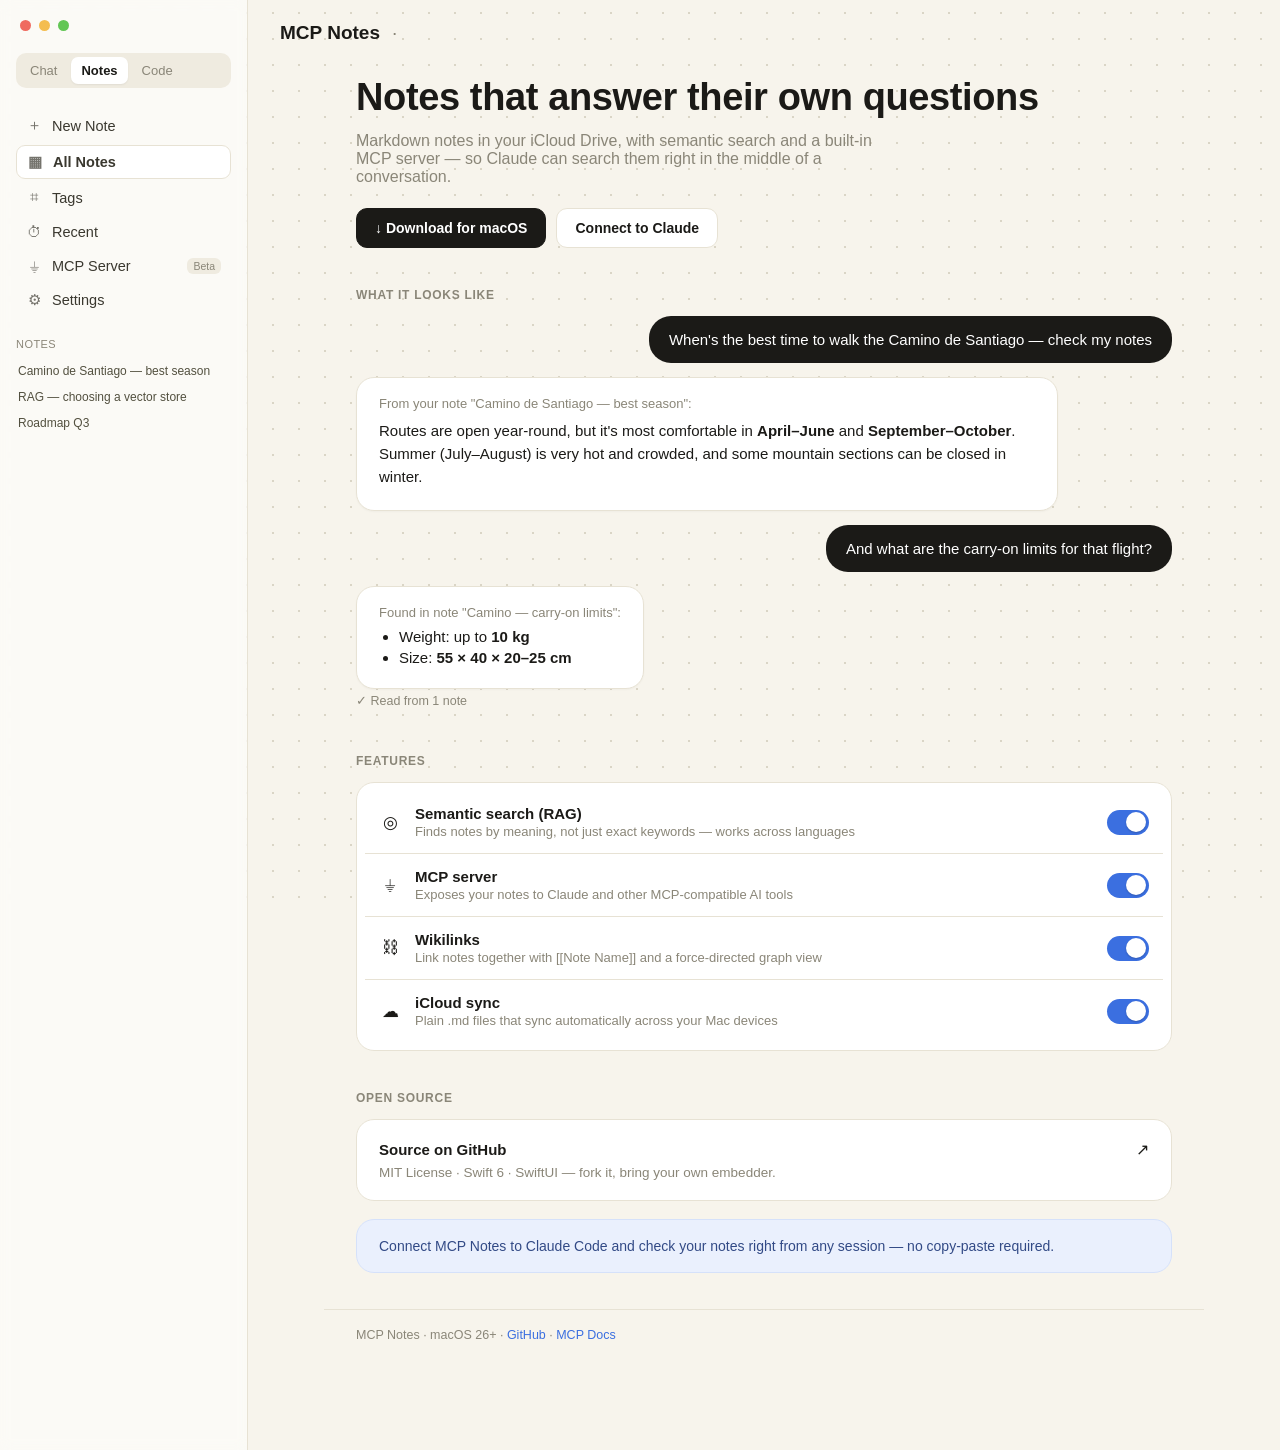
==== index.html @ 63ea4745 "Implement index.html" ====
<!DOCTYPE html>
<html lang="en">
<head>
<meta charset="UTF-8">
<meta name="viewport" content="width=device-width, initial-scale=1.0">
<title>MCP Notes — Notes that answer your questions</title>
<meta name="description" content="MCP Notes is a native macOS Markdown note app with semantic search and a built-in MCP server, so Claude and other AI tools can search your notes during a conversation.">
<style>
  :root{
    --bg:#F7F4EC;
    --dot:#DAD5C6;
    --ink:#1B1A17;
    --dim:#8A8678;
    --line:#E7E2D4;
    --card:#FFFFFF;
    --pill:#1B1A17;
    --accent:#3B6FE0;
    --accent-soft:#EAF0FD;
    --radius:18px;
  }
  *{box-sizing:border-box;}
  html,body{margin:0;background:var(--bg);color:var(--ink);}
  body{
    font-family:"Inter","SF Pro Text",ui-sans-serif,-apple-system,Segoe UI,sans-serif;
    -webkit-font-smoothing:antialiased;
  }
  a{color:var(--accent);text-decoration:none;}
  a:focus-visible, button:focus-visible{outline:2px solid var(--accent);outline-offset:3px;border-radius:8px;}

  .bgdots{
    position:fixed;inset:0;z-index:0;pointer-events:none;
    background-image:radial-gradient(var(--dot) 1.4px, transparent 1.4px);
    background-size:26px 26px;
  }

  .shell{position:relative;z-index:1;display:grid;grid-template-columns:248px 1fr;min-height:100vh;}
  @media (max-width:820px){.shell{grid-template-columns:1fr;}.sidebar{display:none;}}

  .sidebar{padding:20px 16px;border-right:1px solid var(--line);background:rgba(255,255,255,0.55);backdrop-filter:blur(6px);}
  .traffic{display:flex;gap:8px;margin-bottom:22px;padding-left:4px;}
  .traffic span{width:11px;height:11px;border-radius:50%;display:block;}
  .traffic span:nth-child(1){background:#EF6A5F;}
  .traffic span:nth-child(2){background:#F4BD4F;}
  .traffic span:nth-child(3){background:#62C654;}

  .tabs{display:flex;gap:4px;background:#EFEBE0;border-radius:10px;padding:4px;margin-bottom:20px;font-size:13px;}
  .tabs span{padding:6px 10px;border-radius:7px;color:var(--dim);}
  .tabs span.active{background:#fff;color:var(--ink);font-weight:600;box-shadow:0 1px 2px rgba(0,0,0,0.06);}

  .nav{display:flex;flex-direction:column;gap:2px;font-size:14.5px;}
  .nav .item{display:flex;align-items:center;gap:10px;padding:8px 10px;border-radius:9px;color:#3a382f;}
  .nav .item.active{background:#fff;border:1px solid var(--line);font-weight:600;}
  .nav .item .ic{width:16px;text-align:center;opacity:.7;}
  .nav .badge{margin-left:auto;font-size:10.5px;color:var(--dim);background:#EFEBE0;padding:2px 6px;border-radius:6px;}

  .recents{margin-top:22px;font-size:12px;color:var(--dim);}
  .recents .label{display:flex;justify-content:space-between;margin-bottom:8px;text-transform:uppercase;letter-spacing:.04em;font-size:11px;}
  .recents .row{padding:6px 2px;color:#52503f;}

  .main{padding:0 0 90px;}
  .topbar{
    display:flex;align-items:center;gap:8px;padding:22px 32px 14px;
    font-size:19px;font-weight:600;
  }
  .topbar .more{color:var(--dim);margin-left:4px;font-weight:400;}

  .content{max-width:880px;margin:0 auto;padding:18px 32px 0;}

  .hero{margin-bottom:30px;}
  .hero h1{font-size:clamp(26px,3.6vw,38px);line-height:1.15;margin:0 0 12px;font-weight:650;letter-spacing:-0.01em;}
  .hero .lede{color:var(--dim);font-size:16px;max-width:520px;margin:0 0 22px;}

  .cta-row{display:flex;gap:10px;flex-wrap:wrap;margin-bottom:40px;}
  .btn{
    font-family:inherit;font-size:14px;font-weight:600;padding:11px 18px;border-radius:11px;cursor:pointer;border:1px solid var(--line);
    background:#fff;color:var(--ink);display:inline-flex;align-items:center;gap:6px;
  }
  .btn.primary{background:var(--ink);color:#fff;border-color:var(--ink);}
  .btn:hover{border-color:#c9c3b1;}

  .convo{display:flex;flex-direction:column;gap:14px;margin-bottom:46px;}
  .msg-user{align-self:flex-end;max-width:78%;}
  .pill{
    background:var(--pill);color:#fff;padding:13px 20px;border-radius:22px;font-size:15px;line-height:1.4;
  }
  .msg-assistant{align-self:flex-start;max-width:86%;}
  .card{
    background:var(--card);border:1px solid var(--line);border-radius:var(--radius);
    padding:18px 22px;box-shadow:0 1px 2px rgba(0,0,0,0.03);
  }
  .card .src{color:var(--dim);font-size:13px;margin-bottom:8px;}
  .card p{margin:0 0 4px;font-size:15px;line-height:1.55;}
  .card b{font-weight:650;}
  .card ul{margin:8px 0 0;padding-left:20px;font-size:15px;}
  .card li{margin-bottom:4px;}
  .readline{display:flex;align-items:center;gap:6px;color:var(--dim);font-size:12.5px;margin-top:4px;align-self:flex-start;}

  .section-label{font-size:12px;text-transform:uppercase;letter-spacing:.06em;color:var(--dim);margin:0 0 14px;font-weight:600;}

  .settings-card{
    background:var(--card);border:1px solid var(--line);border-radius:var(--radius);padding:8px;margin-bottom:40px;
  }
  .setting-row{
    display:flex;align-items:center;gap:14px;padding:14px 14px;border-bottom:1px solid var(--line);
  }
  .setting-row:last-child{border-bottom:none;}
  .setting-row .ic{font-size:17px;width:22px;text-align:center;}
  .setting-row .label{font-weight:600;font-size:15px;flex:1;}
  .setting-row .desc{color:var(--dim);font-size:13px;margin-top:2px;}

  .switch{width:42px;height:25px;border-radius:13px;background:#E3DECF;position:relative;flex-shrink:0;}
  .switch.on{background:var(--accent);}
  .switch .knob{position:absolute;top:2.5px;left:3px;width:20px;height:20px;border-radius:50%;background:#fff;box-shadow:0 1px 2px rgba(0,0,0,0.2);}
  .switch.on .knob{left:auto;right:3px;}

  .outputs{
    background:var(--card);border:1px solid var(--line);border-radius:var(--radius);padding:20px 22px;margin-bottom:18px;
  }
  .outputs .head{display:flex;justify-content:space-between;align-items:center;margin-bottom:6px;}
  .outputs .head .t{font-weight:600;font-size:15px;}
  .outputs .empty{color:var(--dim);font-size:13.5px;margin:6px 0 0;}
  .outputs a.headlink{color:var(--ink);}

  .footer-card{
    background:var(--accent-soft);border:1px solid #d5e1fa;border-radius:var(--radius);padding:18px 22px;font-size:14px;color:#324a86;
  }

  footer.page{max-width:880px;margin:36px auto 0;padding:18px 32px;color:var(--dim);font-size:12.5px;border-top:1px solid var(--line);}
</style>
</head>
<body>
<div class="bgdots" aria-hidden="true"></div>

<div class="shell">
  <aside class="sidebar" aria-hidden="true">
    <div class="traffic"><span></span><span></span><span></span></div>
    <div class="tabs">
      <span>Chat</span><span class="active">Notes</span><span>Code</span>
    </div>
    <nav class="nav">
      <div class="item"><span class="ic">＋</span> New Note</div>
      <div class="item active"><span class="ic">▦</span> All Notes</div>
      <div class="item"><span class="ic">⌗</span> Tags</div>
      <div class="item"><span class="ic">⏱</span> Recent</div>
      <div class="item"><span class="ic">⏚</span> MCP Server <span class="badge">Beta</span></div>
      <div class="item"><span class="ic">⚙</span> Settings</div>
    </nav>
    <div class="recents">
      <div class="label">Notes</div>
      <div class="row">Camino de Santiago — best season</div>
      <div class="row">RAG — choosing a vector store</div>
      <div class="row">Roadmap Q3</div>
    </div>
  </aside>

  <main class="main">
    <div class="topbar">MCP Notes <span class="more">·</span></div>

    <div class="content">
      <div class="hero">
        <h1>Notes that answer their own questions</h1>
        <p class="lede">Markdown notes in your iCloud Drive, with semantic search and a built-in MCP server — so Claude can search them right in the middle of a conversation.</p>
        <div class="cta-row">
          <a class="btn primary" href="https://apps.apple.com/app/mcp-notes/id6762989069" target="_blank" rel="noopener">↓ Download for macOS</a>
          <a class="btn" href="https://github.com/sergeydi/MCP-Notes#mcp-server-setup" target="_blank" rel="noopener">Connect to Claude</a>
        </div>
      </div>

      <p class="section-label">What it looks like</p>
      <div class="convo">
        <div class="msg-user"><div class="pill">When's the best time to walk the Camino de Santiago — check my notes</div></div>

        <div class="msg-assistant">
          <div class="card">
            <div class="src">From your note "Camino de Santiago — best season":</div>
            <p>Routes are open year-round, but it's most comfortable in <b>April–June</b> and <b>September–October</b>. Summer (July–August) is very hot and crowded, and some mountain sections can be closed in winter.</p>
          </div>
        </div>

        <div class="msg-user"><div class="pill">And what are the carry-on limits for that flight?</div></div>

        <div class="msg-assistant">
          <div class="card">
            <div class="src">Found in note "Camino — carry-on limits":</div>
            <ul>
              <li>Weight: up to <b>10 kg</b></li>
              <li>Size: <b>55 × 40 × 20–25 cm</b></li>
            </ul>
          </div>
          <div class="readline">✓ Read from 1 note</div>
        </div>
      </div>

      <p class="section-label">Features</p>
      <div class="settings-card">
        <div class="setting-row">
          <span class="ic">◎</span>
          <div style="flex:1">
            <div class="label">Semantic search (RAG)</div>
            <div class="desc">Finds notes by meaning, not just exact keywords — works across languages</div>
          </div>
          <div class="switch on" aria-hidden="true"><span class="knob"></span></div>
        </div>
        <div class="setting-row">
          <span class="ic">⏚</span>
          <div style="flex:1">
            <div class="label">MCP server</div>
            <div class="desc">Exposes your notes to Claude and other MCP-compatible AI tools</div>
          </div>
          <div class="switch on" aria-hidden="true"><span class="knob"></span></div>
        </div>
        <div class="setting-row">
          <span class="ic">⛓</span>
          <div style="flex:1">
            <div class="label">Wikilinks</div>
            <div class="desc">Link notes together with [[Note Name]] and a force-directed graph view</div>
          </div>
          <div class="switch on" aria-hidden="true"><span class="knob"></span></div>
        </div>
        <div class="setting-row">
          <span class="ic">☁</span>
          <div style="flex:1">
            <div class="label">iCloud sync</div>
            <div class="desc">Plain .md files that sync automatically across your Mac devices</div>
          </div>
          <div class="switch on" aria-hidden="true"><span class="knob"></span></div>
        </div>
      </div>

      <p class="section-label">Open source</p>
      <div class="outputs">
        <div class="head"><span class="t">Source on GitHub</span><a class="headlink" href="https://github.com/sergeydi/MCP-Notes" target="_blank" rel="noopener">↗</a></div>
        <p class="empty">MIT License · Swift 6 · SwiftUI — fork it, bring your own embedder.</p>
      </div>

      <div class="footer-card">
        Connect MCP Notes to Claude Code and check your notes right from any session — no copy-paste required.
      </div>
    </div>

    <footer class="page">MCP Notes · macOS 26+ · <a href="https://github.com/sergeydi/MCP-Notes" target="_blank" rel="noopener">GitHub</a> · <a href="https://modelcontextprotocol.io" target="_blank" rel="noopener">MCP Docs</a></footer>
  </main>
</div>
</body>
</html>
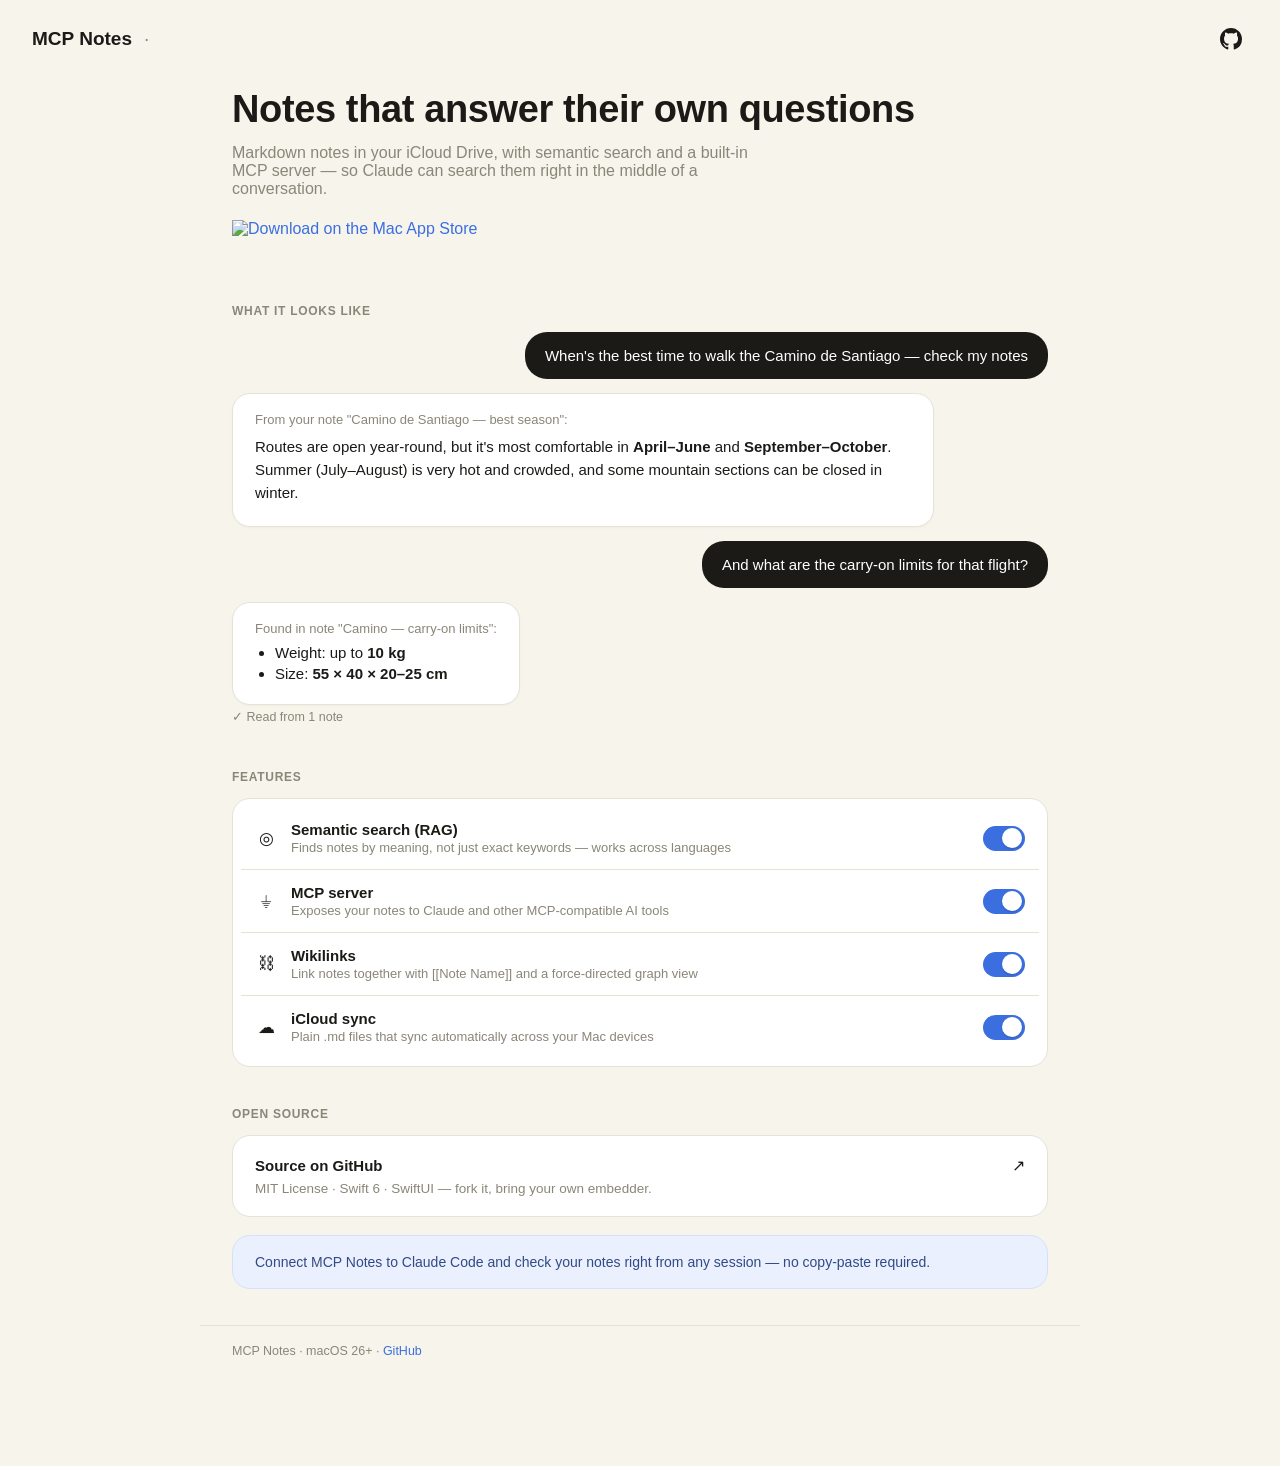
==== commit ebc22a90: "Simplify landing page layout and links Remove sidebar, background dot pattern, and Connect to Claude" ====
--- a/index.html
+++ b/index.html
@@ -27,35 +27,7 @@
   a{color:var(--accent);text-decoration:none;}
   a:focus-visible, button:focus-visible{outline:2px solid var(--accent);outline-offset:3px;border-radius:8px;}
 
-  .bgdots{
-    position:fixed;inset:0;z-index:0;pointer-events:none;
-    background-image:radial-gradient(var(--dot) 1.4px, transparent 1.4px);
-    background-size:26px 26px;
-  }
-
-  .shell{position:relative;z-index:1;display:grid;grid-template-columns:248px 1fr;min-height:100vh;}
-  @media (max-width:820px){.shell{grid-template-columns:1fr;}.sidebar{display:none;}}
-
-  .sidebar{padding:20px 16px;border-right:1px solid var(--line);background:rgba(255,255,255,0.55);backdrop-filter:blur(6px);}
-  .traffic{display:flex;gap:8px;margin-bottom:22px;padding-left:4px;}
-  .traffic span{width:11px;height:11px;border-radius:50%;display:block;}
-  .traffic span:nth-child(1){background:#EF6A5F;}
-  .traffic span:nth-child(2){background:#F4BD4F;}
-  .traffic span:nth-child(3){background:#62C654;}
-
-  .tabs{display:flex;gap:4px;background:#EFEBE0;border-radius:10px;padding:4px;margin-bottom:20px;font-size:13px;}
-  .tabs span{padding:6px 10px;border-radius:7px;color:var(--dim);}
-  .tabs span.active{background:#fff;color:var(--ink);font-weight:600;box-shadow:0 1px 2px rgba(0,0,0,0.06);}
-
-  .nav{display:flex;flex-direction:column;gap:2px;font-size:14.5px;}
-  .nav .item{display:flex;align-items:center;gap:10px;padding:8px 10px;border-radius:9px;color:#3a382f;}
-  .nav .item.active{background:#fff;border:1px solid var(--line);font-weight:600;}
-  .nav .item .ic{width:16px;text-align:center;opacity:.7;}
-  .nav .badge{margin-left:auto;font-size:10.5px;color:var(--dim);background:#EFEBE0;padding:2px 6px;border-radius:6px;}
-
-  .recents{margin-top:22px;font-size:12px;color:var(--dim);}
-  .recents .label{display:flex;justify-content:space-between;margin-bottom:8px;text-transform:uppercase;letter-spacing:.04em;font-size:11px;}
-  .recents .row{padding:6px 2px;color:#52503f;}
+  .shell{position:relative;z-index:1;min-height:100vh;}
 
   .main{padding:0 0 90px;}
   .topbar{
@@ -63,6 +35,9 @@
     font-size:19px;font-weight:600;
   }
   .topbar .more{color:var(--dim);margin-left:4px;font-weight:400;}
+  .topbar .gh-link{margin-left:auto;color:var(--ink);display:inline-flex;align-items:center;padding:6px;border-radius:8px;}
+  .topbar .gh-link:hover{background:rgba(0,0,0,0.06);}
+  .topbar .gh-link svg{width:22px;height:22px;display:block;}
 
   .content{max-width:880px;margin:0 auto;padding:18px 32px 0;}
 
@@ -71,6 +46,8 @@
   .hero .lede{color:var(--dim);font-size:16px;max-width:520px;margin:0 0 22px;}
 
   .cta-row{display:flex;gap:10px;flex-wrap:wrap;margin-bottom:40px;}
+  .badge-link{display:inline-flex;}
+  .badge-link img{display:block;}
   .btn{
     font-family:inherit;font-size:14px;font-weight:600;padding:11px 18px;border-radius:11px;cursor:pointer;border:1px solid var(--line);
     background:#fff;color:var(--ink);display:inline-flex;align-items:center;gap:6px;
@@ -129,40 +106,23 @@
 </style>
 </head>
 <body>
-<div class="bgdots" aria-hidden="true"></div>
-
 <div class="shell">
-  <aside class="sidebar" aria-hidden="true">
-    <div class="traffic"><span></span><span></span><span></span></div>
-    <div class="tabs">
-      <span>Chat</span><span class="active">Notes</span><span>Code</span>
+  <main class="main">
+    <div class="topbar">
+      MCP Notes <span class="more">·</span>
+      <a class="gh-link" href="https://github.com/sergeydi/MCP-Notes" target="_blank" rel="noopener" aria-label="View source on GitHub">
+        <svg viewBox="0 0 16 16" fill="currentColor" aria-hidden="true"><path d="M8 0C3.58 0 0 3.58 0 8c0 3.54 2.29 6.53 5.47 7.59.4.07.55-.17.55-.38 0-.19-.01-.82-.01-1.49-2.01.37-2.53-.49-2.69-.94-.09-.23-.48-.94-.82-1.13-.28-.15-.68-.52-.01-.53.63-.01 1.08.58 1.23.82.72 1.21 1.87.87 2.33.66.07-.52.28-.87.51-1.07-1.78-.2-3.64-.89-3.64-3.95 0-.87.31-1.59.82-2.15-.08-.2-.36-1.02.08-2.12 0 0 .67-.21 2.2.82.64-.18 1.32-.27 2-.27.68 0 1.36.09 2 .27 1.53-1.04 2.2-.82 2.2-.82.44 1.1.16 1.92.08 2.12.51.56.82 1.27.82 2.15 0 3.07-1.87 3.75-3.65 3.95.29.25.54.73.54 1.48 0 1.07-.01 1.93-.01 2.2 0 .21.15.46.55.38A8.01 8.01 0 0016 8c0-4.42-3.58-8-8-8z"/></svg>
+      </a>
     </div>
-    <nav class="nav">
-      <div class="item"><span class="ic">＋</span> New Note</div>
-      <div class="item active"><span class="ic">▦</span> All Notes</div>
-      <div class="item"><span class="ic">⌗</span> Tags</div>
-      <div class="item"><span class="ic">⏱</span> Recent</div>
-      <div class="item"><span class="ic">⏚</span> MCP Server <span class="badge">Beta</span></div>
-      <div class="item"><span class="ic">⚙</span> Settings</div>
-    </nav>
-    <div class="recents">
-      <div class="label">Notes</div>
-      <div class="row">Camino de Santiago — best season</div>
-      <div class="row">RAG — choosing a vector store</div>
-      <div class="row">Roadmap Q3</div>
-    </div>
-  </aside>
-
-  <main class="main">
-    <div class="topbar">MCP Notes <span class="more">·</span></div>
 
     <div class="content">
       <div class="hero">
         <h1>Notes that answer their own questions</h1>
         <p class="lede">Markdown notes in your iCloud Drive, with semantic search and a built-in MCP server — so Claude can search them right in the middle of a conversation.</p>
         <div class="cta-row">
-          <a class="btn primary" href="https://apps.apple.com/app/mcp-notes/id6762989069" target="_blank" rel="noopener">↓ Download for macOS</a>
-          <a class="btn" href="https://github.com/sergeydi/MCP-Notes#mcp-server-setup" target="_blank" rel="noopener">Connect to Claude</a>
+          <a class="badge-link" href="https://apps.apple.com/app/mcp-notes/id6762989069" target="_blank" rel="noopener">
+            <img src="https://upload.wikimedia.org/wikipedia/commons/0/0e/Download_on_the_Mac_App_Store_Badge_US-UK_RGB_wht.svg" alt="Download on the Mac App Store" height="44">
+          </a>
         </div>
       </div>
 
@@ -238,7 +198,7 @@
       </div>
     </div>
 
-    <footer class="page">MCP Notes · macOS 26+ · <a href="https://github.com/sergeydi/MCP-Notes" target="_blank" rel="noopener">GitHub</a> · <a href="https://modelcontextprotocol.io" target="_blank" rel="noopener">MCP Docs</a></footer>
+    <footer class="page">MCP Notes · macOS 26+ · <a href="https://github.com/sergeydi/MCP-Notes" target="_blank" rel="noopener">GitHub</a></footer>
   </main>
 </div>
 </body>
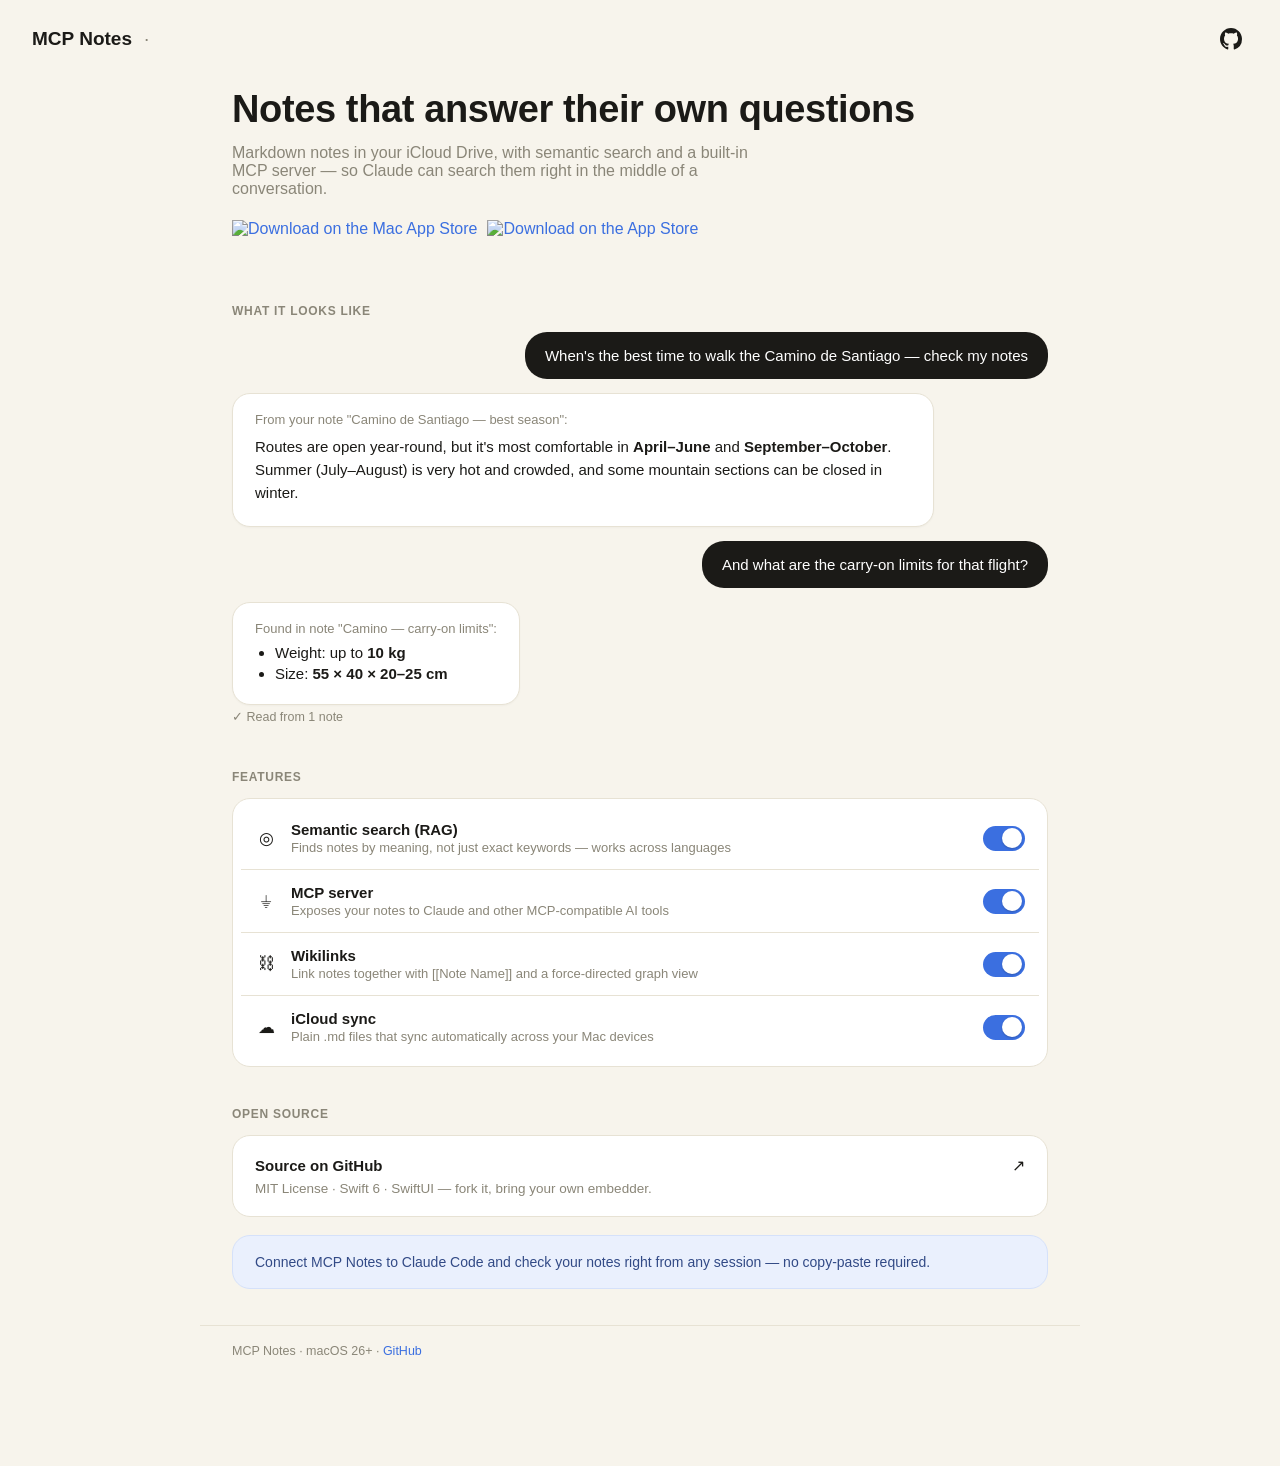
==== commit c3a3b661: "Update index.html" ====
--- a/index.html
+++ b/index.html
@@ -123,6 +123,9 @@
           <a class="badge-link" href="https://apps.apple.com/app/mcp-notes/id6762989069" target="_blank" rel="noopener">
             <img src="https://upload.wikimedia.org/wikipedia/commons/0/0e/Download_on_the_Mac_App_Store_Badge_US-UK_RGB_wht.svg" alt="Download on the Mac App Store" height="44">
           </a>
+          <a class="badge-link" href="https://apps.apple.com/app/mcp-notes/id6762989069" target="_blank" rel="noopener">
+            <img src="https://upload.wikimedia.org/wikipedia/commons/3/3c/Download_on_the_App_Store_Badge.svg" alt="Download on the App Store" height="44">
+          </a>
         </div>
       </div>
 
